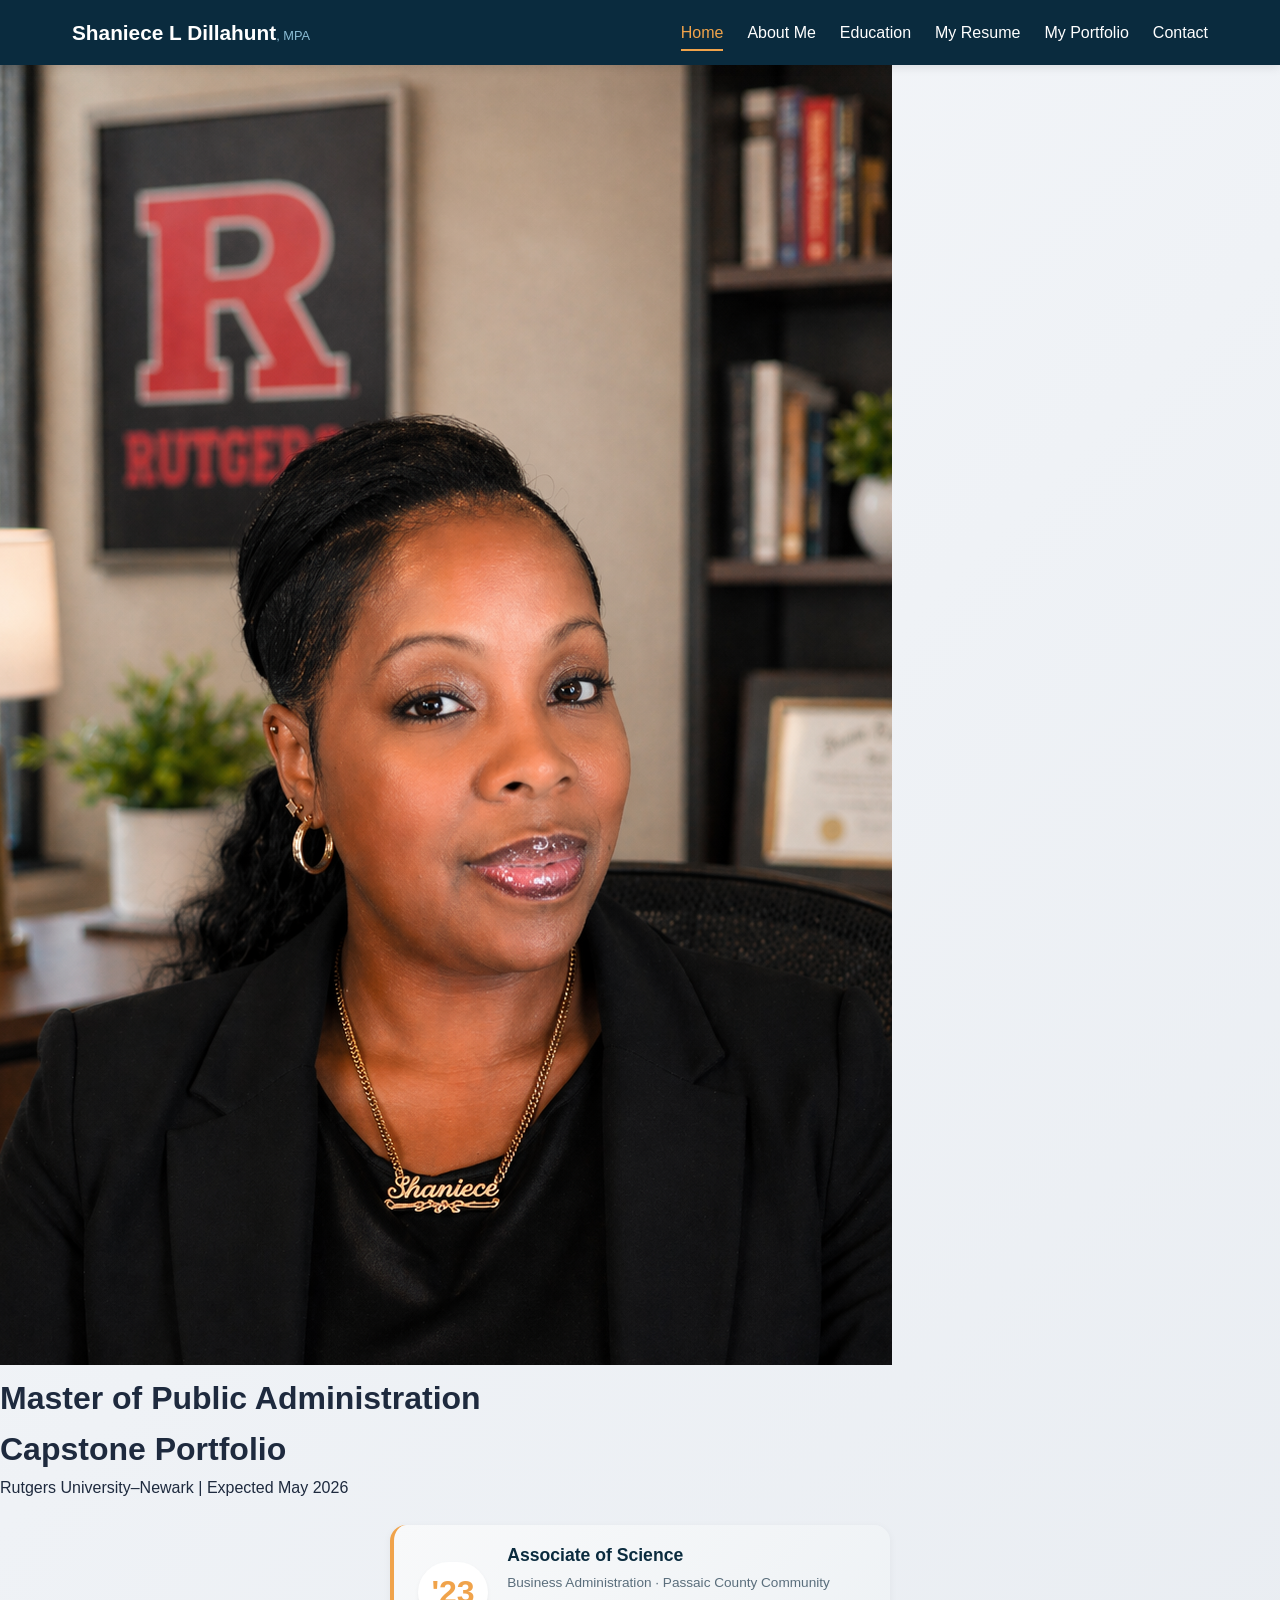
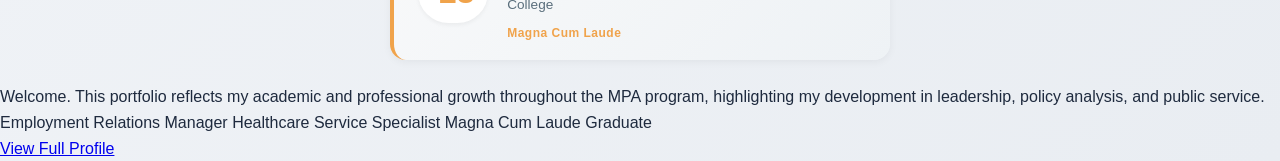
==== index.html @ 894489ff "Update index.html" ====
<!DOCTYPE html>
<html lang="en">
<head>
    <meta charset="UTF-8">
    <meta name="viewport" content="width=device-width, initial-scale=1.0">
    <title>Shaniece Dillahunt | MPA Capstone Portfolio</title>
    <link rel="stylesheet" href="style.css">
    <link href="https://fonts.googleapis.com/css2?family=Libre+Baskerville:ital@1&family=Plus+Jakarta+Sans:wght@400;500;600;700;800&display=swap" rel="stylesheet">
</head>
<body class="home-bg">
    <nav>
        <div class="nav-container">
            <div class="logo">Shaniece L Dillahunt<span>, MPA</span></div>
            <ul>
                <li><a href="index.html" class="active">Home</a></li>
                <li><a href="about.html">About Me</a></li>
                <li><a href="education.html">Education</a></li>
                <li><a href="resume.html">My Resume</a></li>
                <li><a href="portfolio.html">My Portfolio</a></li>
                <li><a href="contact.html">Contact</a></li>
            </ul>
        </div>
    </nav>

    <div class="overlay"></div>

    <main class="hero">
        <div class="hero-content">
            <img src="profilepic1.jpg" alt="Shaniece Dillahunt" class="hero-image">
            
            <h1>Master of Public Administration <br><span class="highlight">Capstone Portfolio</span></h1>
            <p class="institution">Rutgers University–Newark | Expected May 2026</p>
            
            <!-- NEW: Associate Degree section - styled like MPA -->
            <div class="degree-showcase">
                <div class="degree-card">
                    <span class="degree-year">'23</span>
                    <div class="degree-info">
                        <h3>Associate of Science</h3>
                        <p>Business Administration · Passaic County Community College</p>
                        <span class="degree-honor">Magna Cum Laude</span>
                    </div>
                </div>
            </div>

            <p class="intro-text">
                Welcome. This portfolio reflects my academic and professional growth throughout the MPA program, 
                highlighting my development in leadership, policy analysis, and public service.
            </p>
            
            <div class="experience-pills">
                <span class="pill">Employment Relations Manager</span>
                <span class="pill">Healthcare Service Specialist</span>
                <span class="pill">Magna Cum Laude Graduate</span>
            </div>
            
            <a href="about.html" class="btn-main">View Full Profile</a>
        </div>
    </main>
</body>
</html>
---- style.css ----
/* ===== COMPLETE CSS FOR YOUR PORTFOLIO ===== */
/* ===== DEGREE SHOWCASE - HOME PAGE ===== */
.degree-showcase {
    margin: 1.5rem auto;
    max-width: 500px;
}

.degree-card {
    background: linear-gradient(135deg, #f8f9fa 0%, #eef2f5 100%);
    border-radius: 1rem;
    padding: 1rem 1.5rem;
    display: flex;
    align-items: center;
    gap: 1.2rem;
    border-left: 4px solid #f0a34b;
    box-shadow: 0 2px 8px rgba(0,0,0,0.05);
    transition: transform 0.2s;
}

.degree-card:hover {
    transform: translateX(5px);
}

.degree-year {
    font-size: 2rem;
    font-weight: 800;
    color: #f0a34b;
    background: white;
    padding: 0.3rem 0.8rem;
    border-radius: 2rem;
    min-width: 70px;
    text-align: center;
    box-shadow: 0 2px 4px rgba(0,0,0,0.05);
}

.degree-info {
    text-align: left;
}

.degree-info h3 {
    font-size: 1.1rem;
    color: #0a2b3e;
    margin-bottom: 0.2rem;
    font-weight: 700;
}

.degree-info p {
    font-size: 0.85rem;
    color: #5a6e7c;
    margin-bottom: 0.2rem;
}

.degree-honor {
    font-size: 0.75rem;
    color: #f0a34b;
    font-weight: 600;
    letter-spacing: 0.5px;
}

/* Mobile adjustment for degree card */
@media (max-width: 550px) {
    .degree-card {
        flex-direction: column;
        text-align: center;
        gap: 0.5rem;
        padding: 1rem;
    }
    
    .degree-info {
        text-align: center;
    }
    
    .degree-year {
        font-size: 1.5rem;
        padding: 0.2rem 0.6rem;
        min-width: auto;
        display: inline-block;
    }
}
* {
    margin: 0;
    padding: 0;
    box-sizing: border-box;
}

body {
    font-family: 'Segoe UI', Tahoma, Geneva, Verdana, sans-serif;
    background: linear-gradient(135deg, #f5f7fa 0%, #e9edf2 100%);
    line-height: 1.6;
    color: #1e2a3e;
}

body.about-bg {
    background: linear-gradient(135deg, #f0f2f5 0%, #e2e6eb 100%);
}

nav {
    background: #0a2b3e;
    padding: 1rem 0;
    position: sticky;
    top: 0;
    z-index: 1000;
    box-shadow: 0 2px 10px rgba(0,0,0,0.1);
}

.nav-container {
    max-width: 1200px;
    margin: 0 auto;
    display: flex;
    justify-content: space-between;
    align-items: center;
    padding: 0 2rem;
    flex-wrap: wrap;
    gap: 1rem;
}

.logo {
    color: white;
    font-size: 1.3rem;
    font-weight: 700;
}

.logo span {
    font-weight: 400;
    font-size: 0.8rem;
    color: #8bbdd5;
}

nav ul {
    display: flex;
    list-style: none;
    gap: 1.5rem;
    flex-wrap: wrap;
}

nav ul li a {
    color: white;
    text-decoration: none;
    font-weight: 500;
    padding: 0.5rem 0;
    transition: color 0.2s;
}

nav ul li a:hover {
    color: #f0a34b;
}

nav ul li a.active {
    color: #f0a34b;
    border-bottom: 2px solid #f0a34b;
}

.container {
    max-width: 1000px;
    margin: 2rem auto;
    padding: 0 1.5rem;
}

.about-section {
    background: white;
    border-radius: 1.5rem;
    padding: 2rem;
    box-shadow: 0 10px 30px rgba(0,0,0,0.08);
}

.section-title {
    text-align: center;
    margin-bottom: 1.5rem;
}

.section-title h2 {
    font-size: 2rem;
    color: #0a2b3e;
}

.underline {
    width: 60px;
    height: 3px;
    background: #f0a34b;
    margin: 0.5rem auto;
    border-radius: 2px;
}

.about-image {
    display: block;
    width: 180px;
    height: 180px;
    border-radius: 50%;
    object-fit: cover;
    margin: 0 auto 1.5rem;
    border: 4px solid white;
    box-shadow: 0 4px 10px rgba(0,0,0,0.1);
}

.about-text-content p {
    margin-bottom: 1rem;
    font-size: 1rem;
    color: #2c3e4f;
}

.vision-quote {
    font-style: italic;
    background: #fef7e9;
    border-left: 4px solid #f0a34b;
    padding: 1rem 1.5rem;
    border-radius: 0.5rem;
    margin-top: 1rem;
    color: #2c4b5e;
}

@media (max-width: 768px) {
    .nav-container {
        flex-direction: column;
        text-align: center;
    }
    
    nav ul {
        justify-content: center;
        gap: 1rem;
    }
    
    .about-section {
        padding: 1.2rem;
    }
    
    .section-title h2 {
        font-size: 1.5rem;
    }
    
    .about-image {
        width: 140px;
        height: 140px;
    }
}
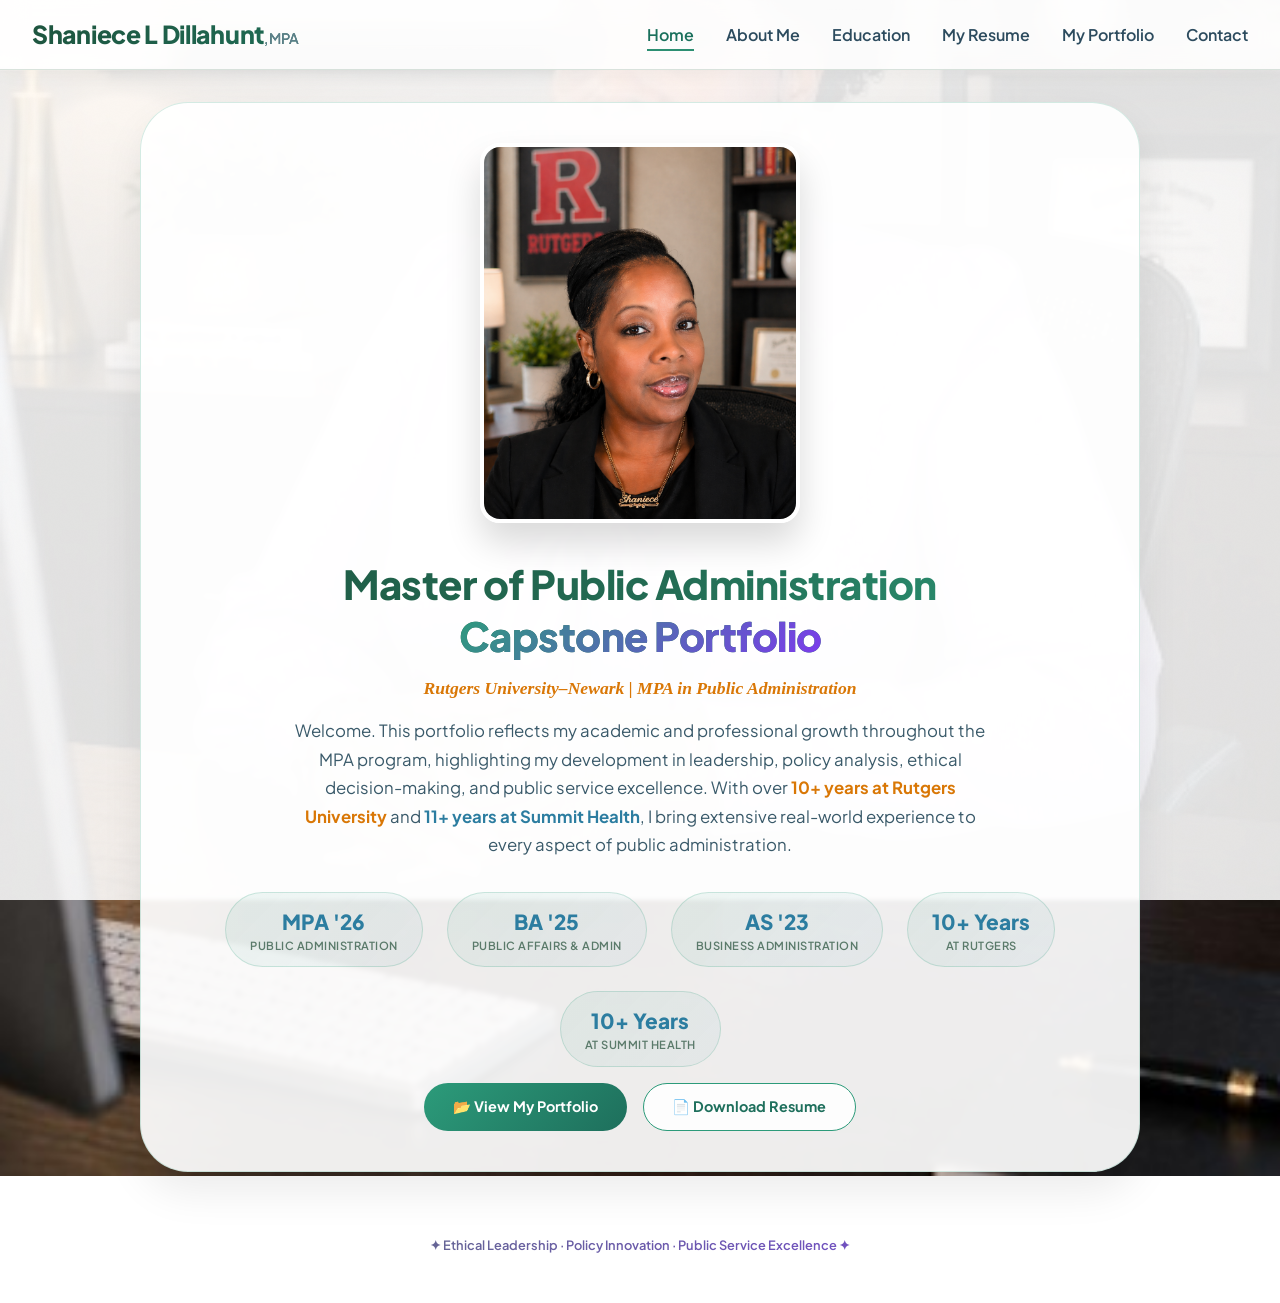
==== commit ef0ee8f8: "Update index.html" ====
--- a/index.html
+++ b/index.html
@@ -2,12 +2,373 @@
 <html lang="en">
 <head>
     <meta charset="UTF-8">
-    <meta name="viewport" content="width=device-width, initial-scale=1.0">
-    <title>Shaniece Dillahunt | MPA Capstone Portfolio</title>
-    <link rel="stylesheet" href="style.css">
-    <link href="https://fonts.googleapis.com/css2?family=Libre+Baskerville:ital@1&family=Plus+Jakarta+Sans:wght@400;500;600;700;800&display=swap" rel="stylesheet">
+    <meta name="viewport" content="width=device-width, initial-scale=1.0, viewport-fit=cover">
+    <title>Home | Shaniece Dillahunt | MPA Portfolio</title>
+    <link href="https://fonts.googleapis.com/css2?family=Libre+Baskerville:ital@1&family=Plus+Jakarta+Sans:wght@300;400;500;600;700;800&display=swap" rel="stylesheet">
+    <style>
+        * {
+            margin: 0;
+            padding: 0;
+            box-sizing: border-box;
+        }
+
+        body {
+            font-family: 'Plus Jakarta Sans', sans-serif;
+            background-image: url('profilepic.jpg');
+            background-size: cover;
+            background-position: center center;
+            background-attachment: fixed;
+            background-repeat: no-repeat;
+            color: #1a2c3e;
+            line-height: 1.5;
+            position: relative;
+            min-height: 100vh;
+        }
+
+        /* Semi-transparent overlay for readability */
+        body::before {
+            content: "";
+            position: fixed;
+            top: 0;
+            left: 0;
+            width: 100%;
+            height: 100%;
+            background: rgba(255, 255, 255, 0.88);
+            pointer-events: none;
+            z-index: 0;
+        }
+
+        /* Subtle grain texture */
+        body::after {
+            content: "";
+            position: fixed;
+            top: 0;
+            left: 0;
+            width: 100%;
+            height: 100%;
+            background-image: url('[data-uri]');
+            background-repeat: repeat;
+            opacity: 0.3;
+            pointer-events: none;
+            z-index: 0;
+        }
+
+        nav, .hero, footer-note {
+            position: relative;
+            z-index: 2;
+        }
+
+        /* Navigation */
+        nav {
+            background: rgba(255, 255, 255, 0.85);
+            backdrop-filter: blur(12px);
+            box-shadow: 0 4px 20px rgba(0, 0, 0, 0.03);
+            position: sticky;
+            top: 0;
+            z-index: 100;
+            border-bottom: 1px solid rgba(180, 200, 188, 0.5);
+        }
+
+        .nav-container {
+            max-width: 1280px;
+            margin: 0 auto;
+            padding: 1rem 2rem;
+            display: flex;
+            justify-content: space-between;
+            align-items: center;
+            flex-wrap: wrap;
+        }
+
+        .logo {
+            font-size: 1.55rem;
+            font-weight: 800;
+            letter-spacing: -0.3px;
+            background: linear-gradient(135deg, #1f543e, #1e6b55);
+            background-clip: text;
+            -webkit-background-clip: text;
+            color: transparent;
+        }
+        .logo span {
+            font-weight: 500;
+            font-size: 0.9rem;
+            background: none;
+            color: #5f7f8c;
+            -webkit-background-clip: unset;
+            background-clip: unset;
+        }
+
+        nav ul {
+            display: flex;
+            gap: 2rem;
+            list-style: none;
+        }
+
+        nav ul li a {
+            text-decoration: none;
+            font-weight: 600;
+            font-size: 1rem;
+            color: #2c4b5e;
+            transition: 0.2s ease;
+            padding-bottom: 4px;
+            border-bottom: 2px solid transparent;
+        }
+
+        nav ul li a:hover, nav ul li a.active {
+            border-bottom-color: #2c8f72;
+            color: #1a705c;
+        }
+
+        /* Hero Section */
+        .hero {
+            min-height: calc(100vh - 80px);
+            display: flex;
+            align-items: center;
+            justify-content: center;
+            padding: 2rem;
+        }
+
+        .hero-content {
+            max-width: 1000px;
+            margin: 0 auto;
+            text-align: center;
+            background: rgba(255, 255, 255, 0.92);
+            backdrop-filter: blur(2px);
+            border-radius: 48px;
+            padding: 2.5rem;
+            box-shadow: 0 20px 40px rgba(0, 0, 0, 0.08);
+            border: 1px solid rgba(44, 155, 122, 0.2);
+            transition: transform 0.3s ease, box-shadow 0.3s ease;
+        }
+
+        .hero-content:hover {
+            transform: translateY(-5px);
+            box-shadow: 0 25px 50px rgba(0, 0, 0, 0.12);
+            background: rgba(255, 255, 255, 0.96);
+        }
+
+        /* LARGE RECTANGULAR IMAGE */
+        .hero-image {
+            width: 320px;
+            height: auto;
+            max-height: 380px;
+            object-fit: cover;
+            border-radius: 20px;
+            border: 4px solid white;
+            box-shadow: 0 20px 35px rgba(0, 0, 0, 0.15);
+            margin-bottom: 1.8rem;
+            transition: transform 0.3s ease, box-shadow 0.3s ease;
+        }
+
+        .hero-image:hover {
+            transform: scale(1.02);
+            box-shadow: 0 25px 45px rgba(0, 0, 0, 0.2);
+        }
+
+        .hero-content h1 {
+            font-size: 2.5rem;
+            font-weight: 800;
+            letter-spacing: -0.5px;
+            margin-bottom: 0.8rem;
+            line-height: 1.3;
+            background: linear-gradient(125deg, #1e5943, #236b53, #2c9b7a);
+            background-clip: text;
+            -webkit-background-clip: text;
+            color: transparent;
+        }
+
+        .highlight {
+            background: linear-gradient(135deg, #2c9b7a, #7c3aed);
+            background-clip: text;
+            -webkit-background-clip: text;
+            color: transparent;
+            font-weight: 800;
+        }
+
+        .institution {
+            font-family: 'Libre Baskerville', serif;
+            font-style: italic;
+            font-size: 1.1rem;
+            color: #d97706;
+            font-weight: 600;
+            margin-bottom: 1rem;
+        }
+
+        .intro-text {
+            color: #3a5a6a;
+            font-size: 1.05rem;
+            line-height: 1.7;
+            margin-bottom: 1.5rem;
+            max-width: 700px;
+            margin-left: auto;
+            margin-right: auto;
+        }
+
+        /* Quick Stats Section */
+        .stats-container {
+            display: flex;
+            justify-content: center;
+            gap: 1.5rem;
+            flex-wrap: wrap;
+            margin: 2rem 0 1rem;
+        }
+
+        .stat-item {
+            text-align: center;
+            padding: 0.8rem 1.5rem;
+            background: linear-gradient(135deg, rgba(44, 155, 122, 0.08), rgba(44, 125, 160, 0.05));
+            border-radius: 60px;
+            border: 1px solid rgba(44, 155, 122, 0.2);
+            min-width: 140px;
+        }
+
+        .stat-number {
+            font-size: 1.3rem;
+            font-weight: 800;
+            color: #2c7da0;
+        }
+
+        .stat-label {
+            font-size: 0.7rem;
+            font-weight: 600;
+            color: #5a7a6a;
+            text-transform: uppercase;
+            letter-spacing: 0.5px;
+        }
+
+        /* CTA Buttons */
+        .cta-buttons {
+            display: flex;
+            gap: 1rem;
+            justify-content: center;
+            flex-wrap: wrap;
+            margin-top: 1rem;
+        }
+
+        .btn-primary {
+            display: inline-flex;
+            align-items: center;
+            gap: 8px;
+            background: linear-gradient(135deg, #2c9b7a, #1e6f5c);
+            color: white;
+            padding: 0.75rem 1.8rem;
+            border-radius: 40px;
+            text-decoration: none;
+            font-weight: 700;
+            font-size: 0.9rem;
+            transition: all 0.3s ease;
+            border: none;
+            cursor: pointer;
+        }
+
+        .btn-primary:hover {
+            transform: translateY(-2px);
+            box-shadow: 0 8px 20px rgba(44, 155, 122, 0.3);
+            background: linear-gradient(135deg, #1e6f5c, #155a4a);
+        }
+
+        .btn-secondary {
+            display: inline-flex;
+            align-items: center;
+            gap: 8px;
+            background: rgba(255, 255, 255, 0.9);
+            color: #1e6f5c;
+            padding: 0.75rem 1.8rem;
+            border-radius: 40px;
+            text-decoration: none;
+            font-weight: 700;
+            font-size: 0.9rem;
+            transition: all 0.3s ease;
+            border: 1px solid #2c9b7a;
+        }
+
+        .btn-secondary:hover {
+            transform: translateY(-2px);
+            background: white;
+            box-shadow: 0 5px 15px rgba(44, 155, 122, 0.15);
+            border-color: #1e6f5c;
+        }
+
+        /* Footer */
+        footer-note {
+            display: block;
+            text-align: center;
+            margin: 2rem auto 1.5rem;
+            font-size: 0.8rem;
+            background: linear-gradient(135deg, #5a7a6a, #7c3aed);
+            background-clip: text;
+            -webkit-background-clip: text;
+            color: transparent;
+            font-weight: 600;
+            padding-bottom: 1.5rem;
+        }
+
+        /* Responsive */
+        @media (max-width: 780px) {
+            .nav-container {
+                flex-direction: column;
+                gap: 0.8rem;
+            }
+            nav ul {
+                gap: 1.2rem;
+                flex-wrap: wrap;
+                justify-content: center;
+            }
+            .hero-content {
+                padding: 1.5rem;
+            }
+            .hero-content h1 {
+                font-size: 1.6rem;
+            }
+            .hero-image {
+                width: 260px;
+            }
+            .stats-container {
+                gap: 1rem;
+            }
+            .stat-item {
+                padding: 0.5rem 1rem;
+                min-width: 110px;
+            }
+            .stat-number {
+                font-size: 1.1rem;
+            }
+        }
+
+        @media (max-width: 480px) {
+            .hero-content h1 {
+                font-size: 1.3rem;
+            }
+            .intro-text {
+                font-size: 0.9rem;
+            }
+            .hero-image {
+                width: 220px;
+            }
+            .cta-buttons {
+                flex-direction: column;
+                align-items: center;
+            }
+            .btn-primary, .btn-secondary {
+                width: 100%;
+                justify-content: center;
+            }
+            .stats-container {
+                gap: 0.8rem;
+            }
+            .stat-item {
+                min-width: 100px;
+                padding: 0.4rem 0.8rem;
+            }
+            .stat-number {
+                font-size: 0.9rem;
+            }
+            .stat-label {
+                font-size: 0.6rem;
+            }
+        }
+    </style>
 </head>
-<body class="home-bg">
+<body>
     <nav>
         <div class="nav-container">
             <div class="logo">Shaniece L Dillahunt<span>, MPA</span></div>
@@ -22,40 +383,52 @@
         </div>
     </nav>
 
-    <div class="overlay"></div>
-
     <main class="hero">
         <div class="hero-content">
             <img src="profilepic1.jpg" alt="Shaniece Dillahunt" class="hero-image">
+            <h1>Master of Public Administration <br><span class="highlight">Capstone Portfolio</span></h1>
+            <p class="institution">Rutgers University–Newark | MPA in Public Administration</p>
+            <p class="intro-text">
+                Welcome. This portfolio reflects my academic and professional growth throughout the MPA program, 
+                highlighting my development in leadership, policy analysis, ethical decision-making, and public service excellence. 
+                With over <strong style="color:#d97706;">10+ years at Rutgers University</strong> and <strong style="color:#2c7da0;">11+ years at Summit Health</strong>, 
+                I bring extensive real-world experience to every aspect of public administration.
+            </p>
             
-            <h1>Master of Public Administration <br><span class="highlight">Capstone Portfolio</span></h1>
-            <p class="institution">Rutgers University–Newark | Expected May 2026</p>
-            
-            <!-- NEW: Associate Degree section - styled like MPA -->
-            <div class="degree-showcase">
-                <div class="degree-card">
-                    <span class="degree-year">'23</span>
-                    <div class="degree-info">
-                        <h3>Associate of Science</h3>
-                        <p>Business Administration · Passaic County Community College</p>
-                        <span class="degree-honor">Magna Cum Laude</span>
-                    </div>
+            <!-- Quick Stats Section -->
+            <div class="stats-container">
+                <div class="stat-item">
+                    <div class="stat-number">MPA '26</div>
+                    <div class="stat-label">Public Administration</div>
+                </div>
+                <div class="stat-item">
+                    <div class="stat-number">BA '25</div>
+                    <div class="stat-label">Public Affairs & Admin</div>
+                </div>
+                <div class="stat-item">
+                    <div class="stat-number">AS '23</div>
+                    <div class="stat-label">Business Administration</div>
+                </div>
+                <div class="stat-item">
+                    <div class="stat-number">10+ Years</div>
+                    <div class="stat-label">at Rutgers</div>
+                </div>
+                <div class="stat-item">
+                    <div class="stat-number">10+ Years</div>
+                    <div class="stat-label">at Summit Health</div>
                 </div>
             </div>
-
-            <p class="intro-text">
-                Welcome. This portfolio reflects my academic and professional growth throughout the MPA program, 
-                highlighting my development in leadership, policy analysis, and public service.
-            </p>
             
-            <div class="experience-pills">
-                <span class="pill">Employment Relations Manager</span>
-                <span class="pill">Healthcare Service Specialist</span>
-                <span class="pill">Magna Cum Laude Graduate</span>
+            <!-- CTA Buttons -->
+            <div class="cta-buttons">
+                <a href="portfolio.html" class="btn-primary">📂 View My Portfolio</a>
+                <a href="resume.html" class="btn-secondary">📄 Download Resume</a>
             </div>
-            
-            <a href="about.html" class="btn-main">View Full Profile</a>
         </div>
     </main>
+    
+    <footer-note>
+        ✦ Ethical Leadership · Policy Innovation · Public Service Excellence ✦
+    </footer-note>
 </body>
 </html>
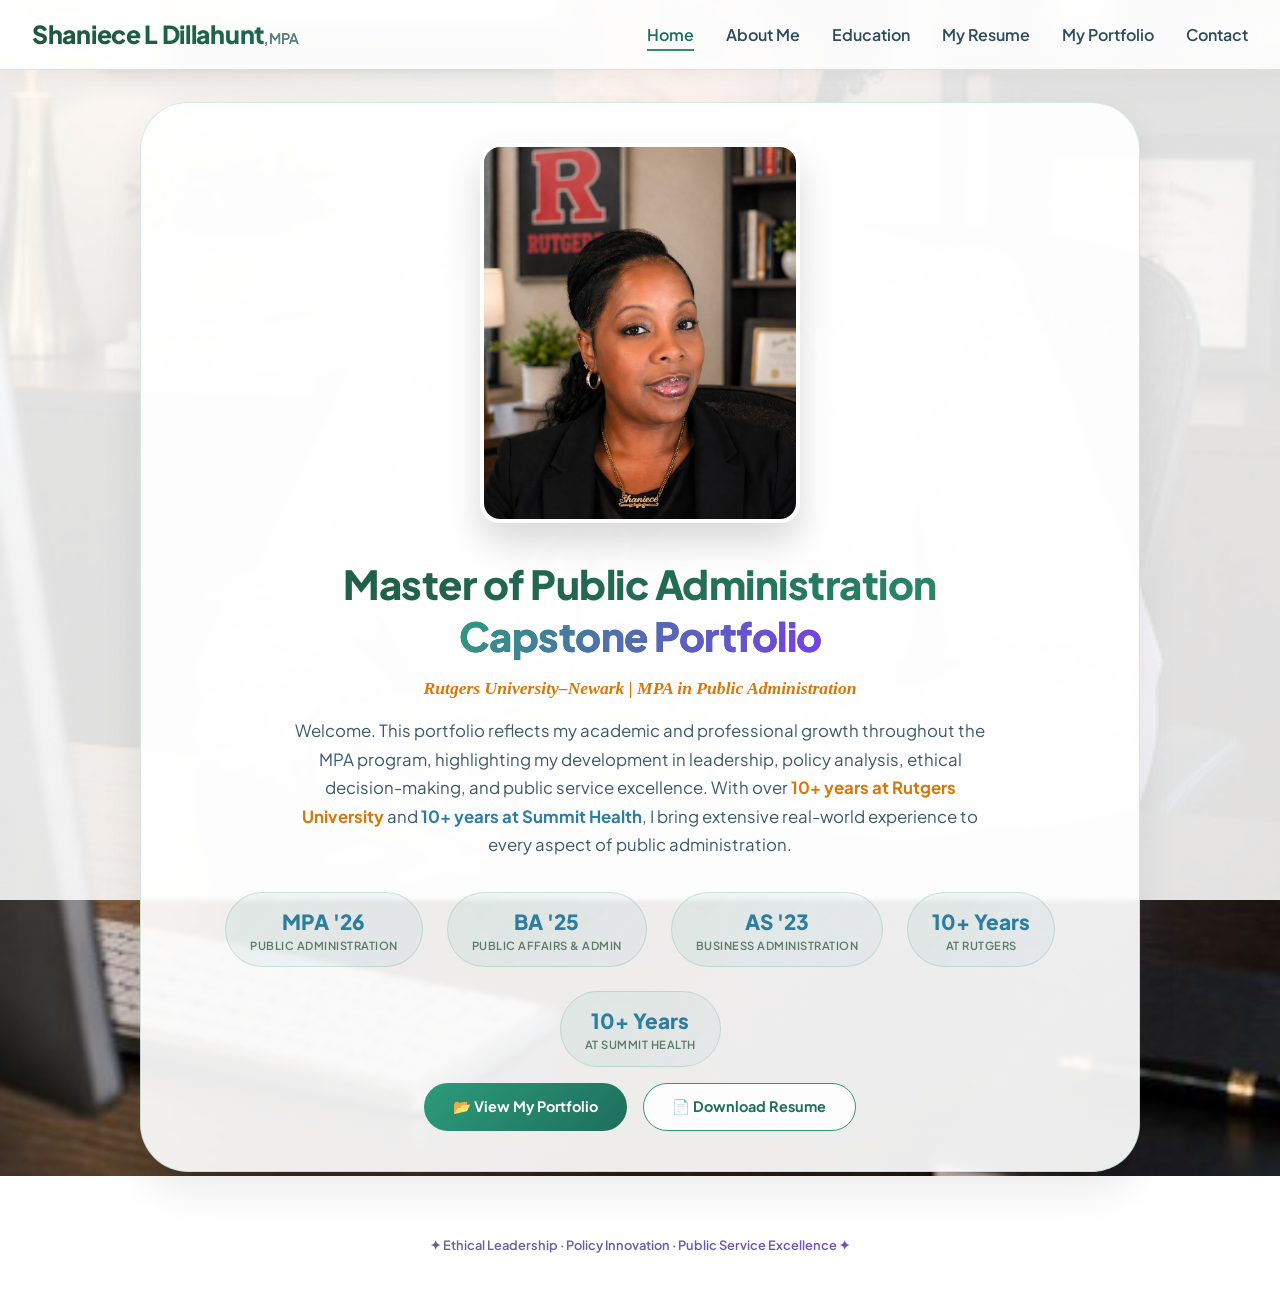
==== commit 1dd2abef: "Update index.html" ====
--- a/index.html
+++ b/index.html
@@ -378,7 +378,7 @@
                 <li><a href="education.html">Education</a></li>
                 <li><a href="resume.html">My Resume</a></li>
                 <li><a href="portfolio.html">My Portfolio</a></li>
-                <li><a href="contact.html">Contact</a></li>
+                <li><a href="contacts.html">Contact</a></li>
             </ul>
         </div>
     </nav>
@@ -391,7 +391,7 @@
             <p class="intro-text">
                 Welcome. This portfolio reflects my academic and professional growth throughout the MPA program, 
                 highlighting my development in leadership, policy analysis, ethical decision-making, and public service excellence. 
-                With over <strong style="color:#d97706;">10+ years at Rutgers University</strong> and <strong style="color:#2c7da0;">11+ years at Summit Health</strong>, 
+                With over <strong style="color:#d97706;">10+ years at Rutgers University</strong> and <strong style="color:#2c7da0;">10+ years at Summit Health</strong>, 
                 I bring extensive real-world experience to every aspect of public administration.
             </p>
             
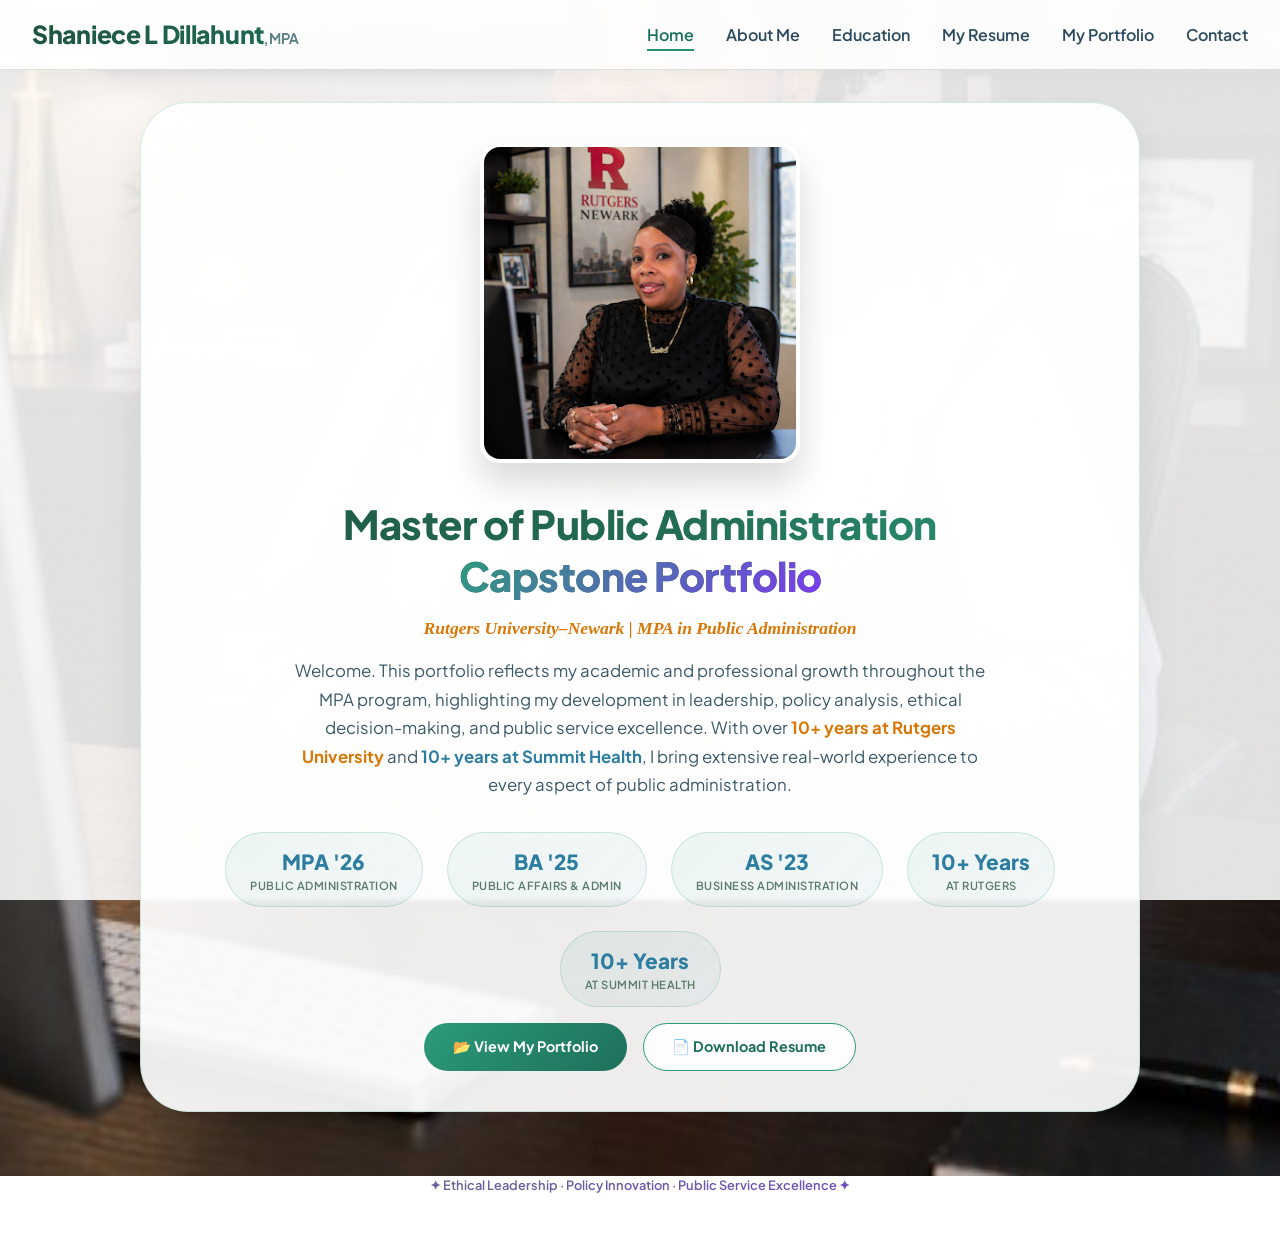
==== commit 1e448734: "Update index.html" ====
--- a/index.html
+++ b/index.html
@@ -385,7 +385,7 @@
 
     <main class="hero">
         <div class="hero-content">
-            <img src="profilepic1.jpg" alt="Shaniece Dillahunt" class="hero-image">
+            <img src="sln.jpg" alt="Shaniece Dillahunt" class="hero-image">
             <h1>Master of Public Administration <br><span class="highlight">Capstone Portfolio</span></h1>
             <p class="institution">Rutgers University–Newark | MPA in Public Administration</p>
             <p class="intro-text">
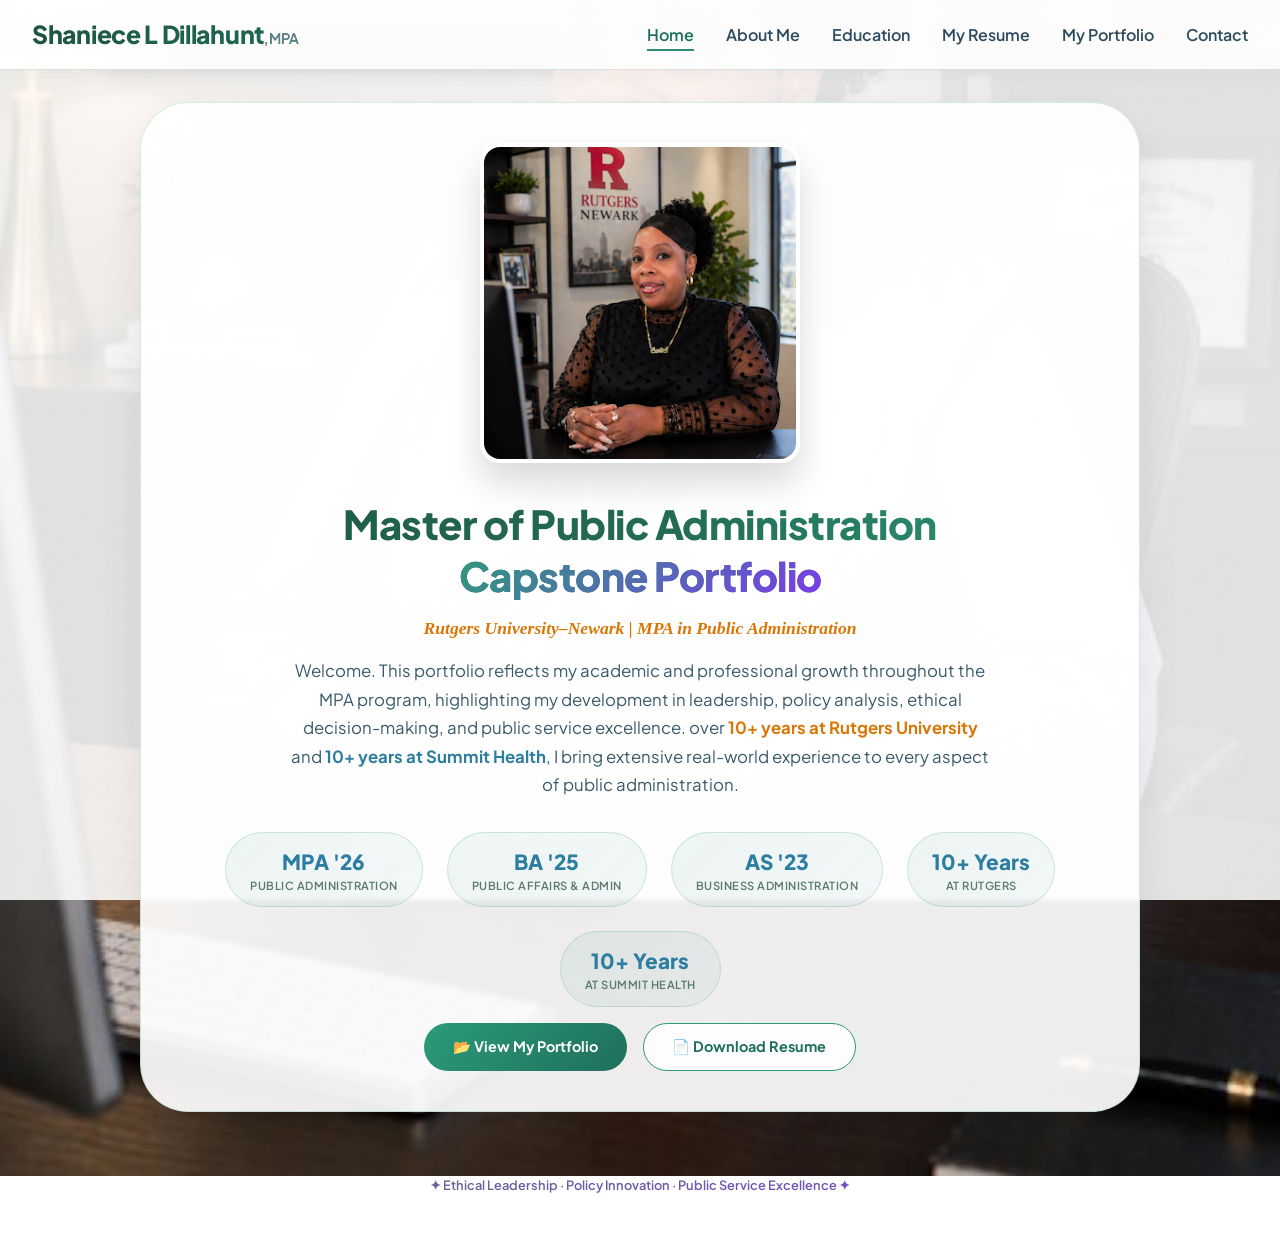
==== commit 849684a4: "Update index.html" ====
--- a/index.html
+++ b/index.html
@@ -391,7 +391,7 @@
             <p class="intro-text">
                 Welcome. This portfolio reflects my academic and professional growth throughout the MPA program, 
                 highlighting my development in leadership, policy analysis, ethical decision-making, and public service excellence. 
-                With over <strong style="color:#d97706;">10+ years at Rutgers University</strong> and <strong style="color:#2c7da0;">10+ years at Summit Health</strong>, 
+                over <strong style="color:#d97706;">10+ years at Rutgers University</strong> and <strong style="color:#2c7da0;">10+ years at Summit Health</strong>, 
                 I bring extensive real-world experience to every aspect of public administration.
             </p>
             
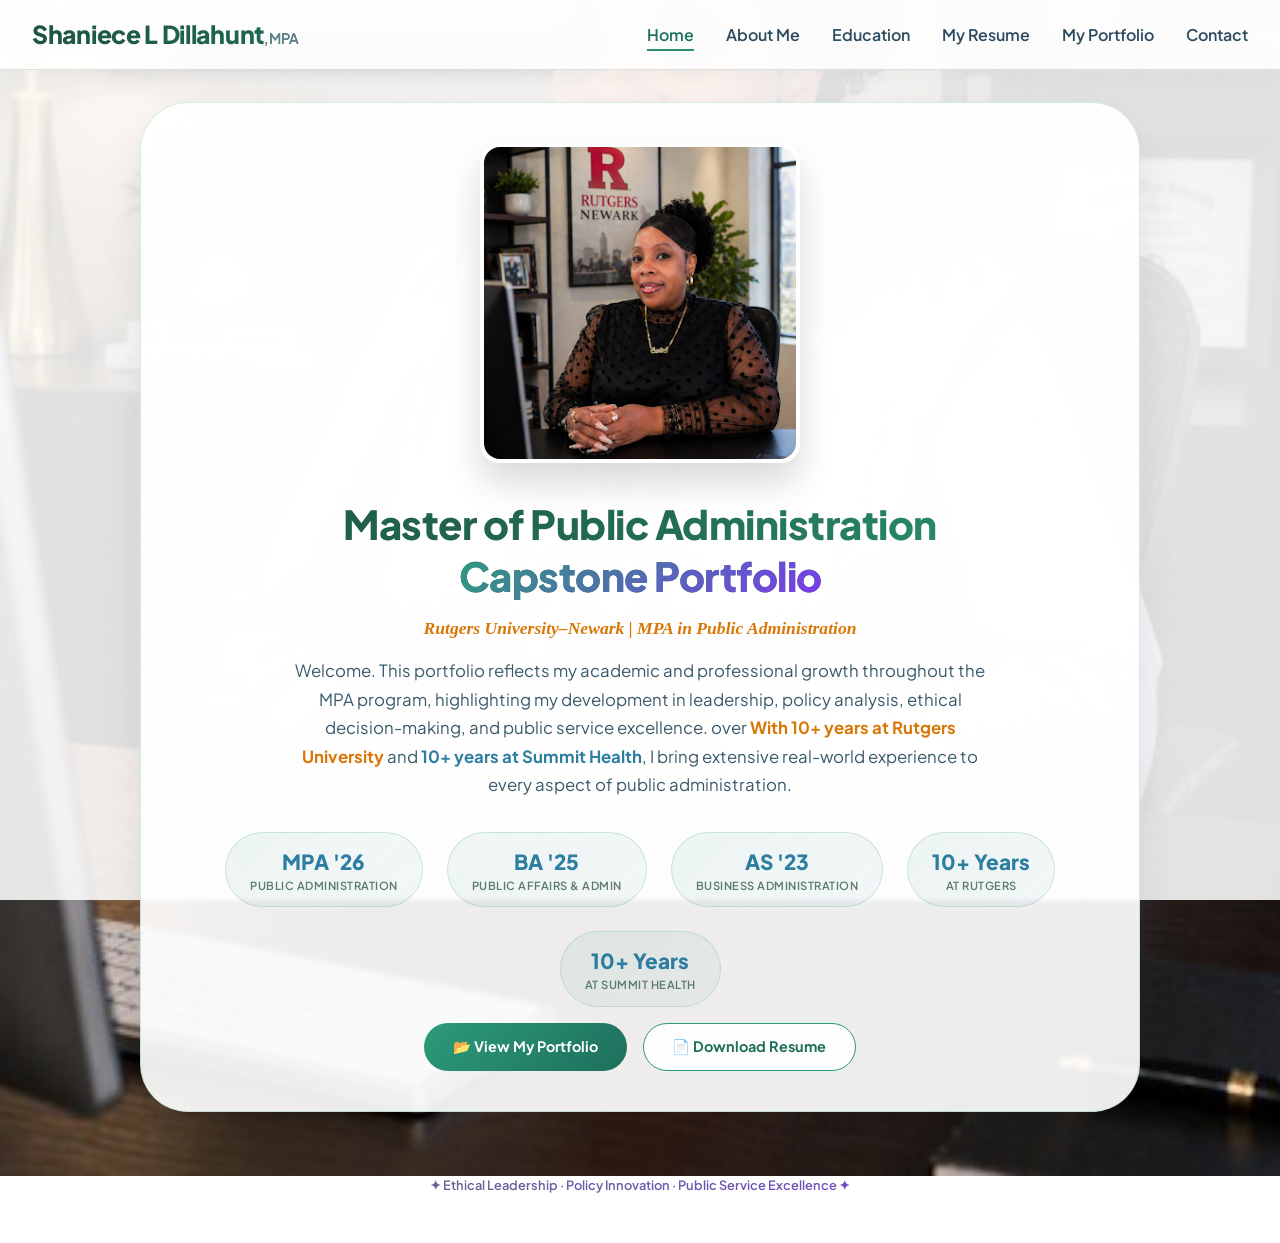
==== commit e8015ea4: "Update index.html" ====
--- a/index.html
+++ b/index.html
@@ -391,7 +391,7 @@
             <p class="intro-text">
                 Welcome. This portfolio reflects my academic and professional growth throughout the MPA program, 
                 highlighting my development in leadership, policy analysis, ethical decision-making, and public service excellence. 
-                over <strong style="color:#d97706;">10+ years at Rutgers University</strong> and <strong style="color:#2c7da0;">10+ years at Summit Health</strong>, 
+                over <strong style="color:#d97706;">With 10+ years at Rutgers University</strong> and <strong style="color:#2c7da0;">10+ years at Summit Health</strong>, 
                 I bring extensive real-world experience to every aspect of public administration.
             </p>
             
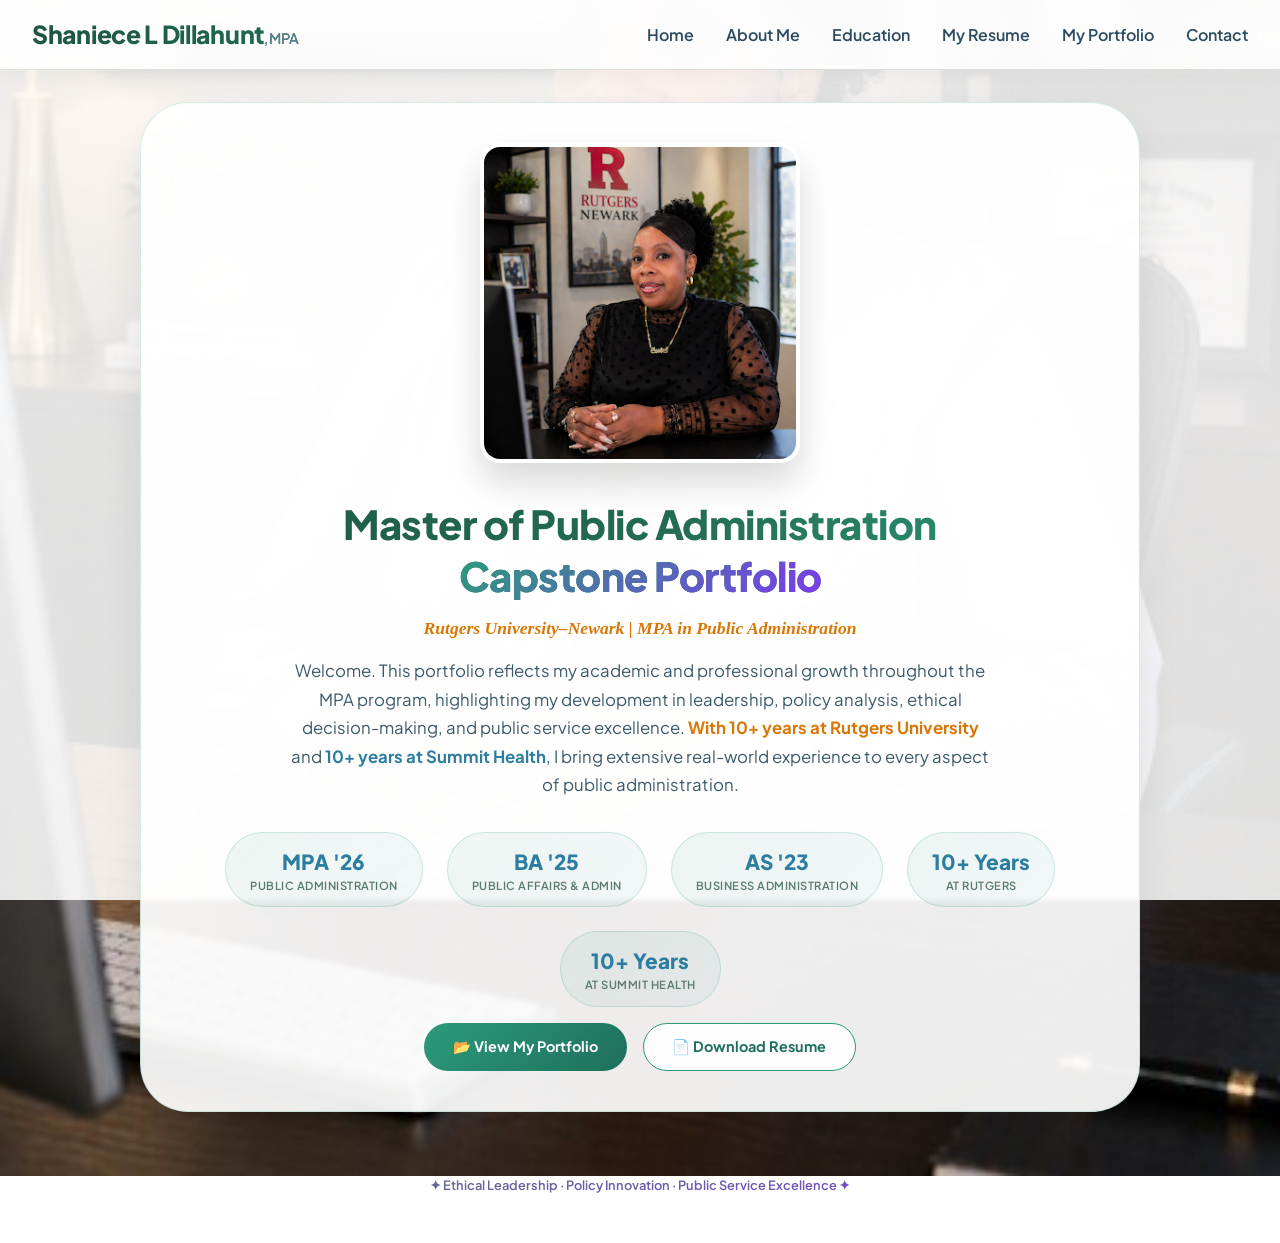
==== commit 9ae0fe30: "Update index.html" ====
--- a/index.html
+++ b/index.html
@@ -113,7 +113,7 @@
             border-bottom: 2px solid transparent;
         }
 
-        nav ul li a:hover, nav ul li a.active {
+        nav ul li a:h, nav ul li a.active {
             border-bottom-color: #2c8f72;
             color: #1a705c;
         }
@@ -140,7 +140,7 @@
             transition: transform 0.3s ease, box-shadow 0.3s ease;
         }
 
-        .hero-content:hover {
+        .hero-content:h {
             transform: translateY(-5px);
             box-shadow: 0 25px 50px rgba(0, 0, 0, 0.12);
             background: rgba(255, 255, 255, 0.96);
@@ -151,7 +151,7 @@
             width: 320px;
             height: auto;
             max-height: 380px;
-            object-fit: cover;
+            object-fit: c;
             border-radius: 20px;
             border: 4px solid white;
             box-shadow: 0 20px 35px rgba(0, 0, 0, 0.15);
@@ -159,7 +159,7 @@
             transition: transform 0.3s ease, box-shadow 0.3s ease;
         }
 
-        .hero-image:hover {
+        .hero-image:h {
             transform: scale(1.02);
             box-shadow: 0 25px 45px rgba(0, 0, 0, 0.2);
         }
@@ -260,7 +260,7 @@
             cursor: pointer;
         }
 
-        .btn-primary:hover {
+        .btn-primary:h {
             transform: translateY(-2px);
             box-shadow: 0 8px 20px rgba(44, 155, 122, 0.3);
             background: linear-gradient(135deg, #1e6f5c, #155a4a);
@@ -391,7 +391,7 @@
             <p class="intro-text">
                 Welcome. This portfolio reflects my academic and professional growth throughout the MPA program, 
                 highlighting my development in leadership, policy analysis, ethical decision-making, and public service excellence. 
-                over <strong style="color:#d97706;">With 10+ years at Rutgers University</strong> and <strong style="color:#2c7da0;">10+ years at Summit Health</strong>, 
+                <strong style="color:#d97706;">With 10+ years at Rutgers University</strong> and <strong style="color:#2c7da0;">10+ years at Summit Health</strong>, 
                 I bring extensive real-world experience to every aspect of public administration.
             </p>
             
